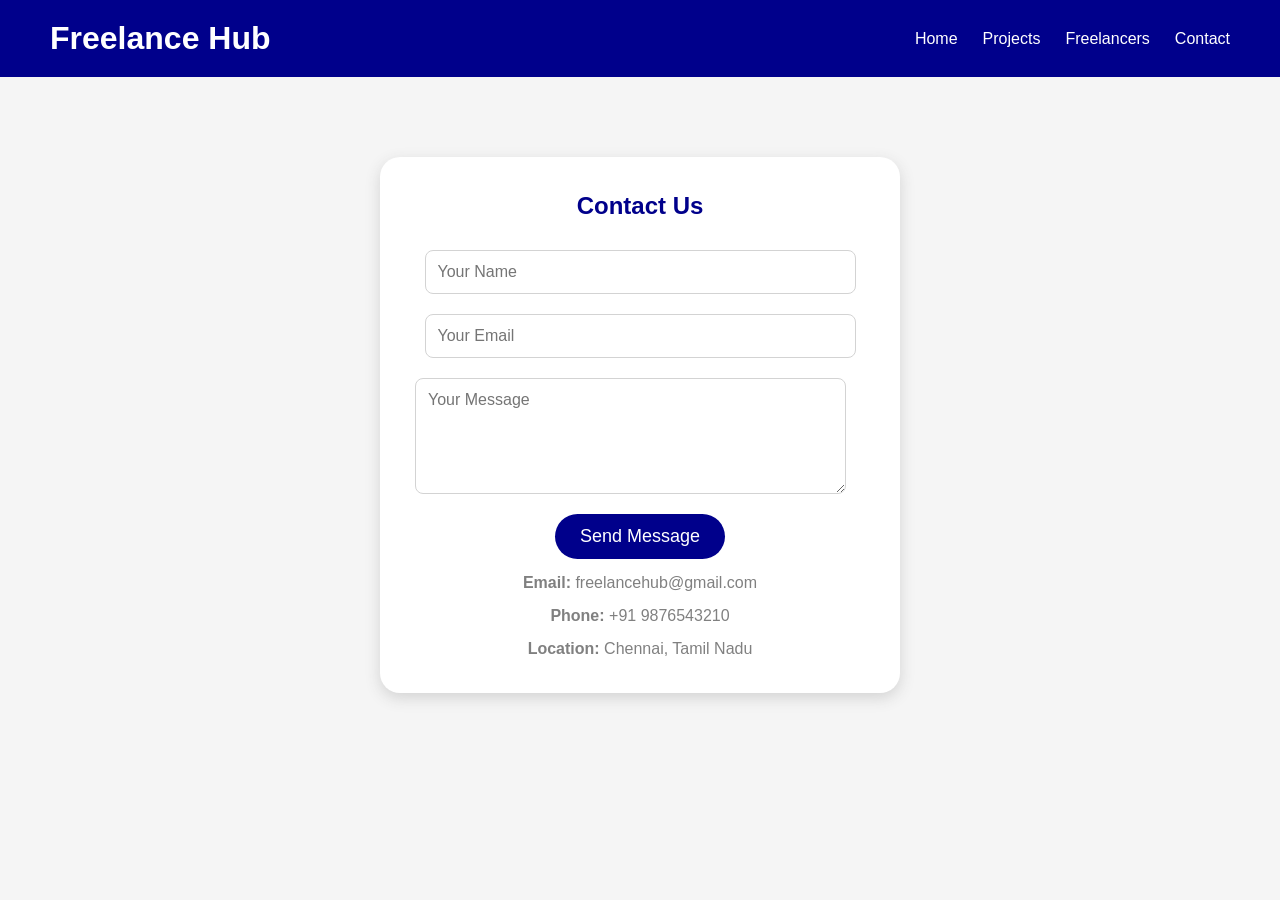
==== contact.html @ 7cc54970 "Add files via upload" ====
<!DOCTYPE html>
<html>
<head>
    <title>Contact Us</title>
    <link rel="stylesheet" href="style.css">
</head>
<body>
    

<nav>
    <div class="logo">Freelance Hub</div>

    <ul>
        <li><a href="index.html">Home</a></li>
        <li><a href="projects.html">Projects</a></li>
        <li><a href="freelancers.html">Freelancers</a></li>
        <li><a href="contact.html">Contact</a></li>
    </ul>
</nav>

<div class="contact-container">

<h2>Contact Us</h2>

<form>

<input type="text" placeholder="Your Name">

<input type="email" placeholder="Your Email">

<textarea rows="5" placeholder="Your Message"></textarea>

<button>Send Message</button>

</form>

<p><b>Email:</b> freelancehub@gmail.com</p>

<p><b>Phone:</b> +91 9876543210</p>

<p><b>Location:</b> Chennai, Tamil Nadu</p>


</div>

</body>
</html>
---- style.css ----
*{
    margin:0;
    padding:0;
    font-family:Arial, sans-serif;
}

body{
    background:whitesmoke;
    color: black;
}

nav{
    display:flex;
    justify-content: space-between;
    align-items: center;
    padding: 20px 50px;
    background: darkblue;
    color:white
}

.logo{
    font-size: 32px;
    font-weight: bold;
    color: white;
}

ul{
    display:flex;
    list-style: none;
    gap:25px;
}

ul li a{
    color:white;
    text-decoration: none;
}

.hero{
    height:90vh;
    display:flex;
    flex-direction: column;
    justify-content: center;
    align-items: center;
    text-align: center;
}

.hero h1{
    font-size: 60px;
    margin-bottom:20px;
    color: darkblue;
}

.hero p{
    font-size:22px;
    margin-bottom:30px;
}

button{
    padding: 15px 30px;
    border: none;
    border-radius:30px;
    font-size: 18px;
    cursor:pointer;
    transition:0.4s;
    background: darkblue;
    color: white;
    
}

button:hover{
   box-shadow: 5px ;
   background-color:darkslateblue;
   transform:translateY(-5px);

}

.hero{
    animation: fadeIn 2s ;
}
@keyframes fadeIn{
    from{
        opacity: 0;
        transform: translateY(50px);
    }
    to{
        opacity: 1;
        transform: translateY(0);
    }
}

@media(max-width:768px){
    nav{
        flex-direction: column;
    }
    ul{
        flex-direction: column;
        margin-top: 20px;
    }
    .hero h1{
        font-size: 35px;
    }
    .hero p{
        font-size:18px;
    }
    button{
        width:80%
    }
}

.categories{
    padding:80px 10%;
    text-align:center;
    background:white;
}

.categories h2{
    font-size:40px;
    color:darkblue;
    margin-bottom:30px;
}

.category-container{
    display:grid;
    grid-template-columns:repeat(3,1fr);
    gap:25px;
}

.category-card{
    background:white;
    padding:30px;
    border-radius:20px;
    box-shadow:0 5px 15px lightgray;
    transition:0.4s;
    cursor: pointer;
}

.icon{
    font-size:50px;
    margin-bottom:15px;
}

.category-card h3{
    color:black;
}

.stats{
    padding:60px 10%;
    text-align:center;
    background:whitesmoke;
}

.stats h2{
    font-size:36px;
    color:darkblue;
    margin-bottom:40px;
}

.stats-container{
    display:grid;
    grid-template-columns:repeat(4,1fr);
    gap:25px;
}

.stat-card{
    background:white;
    padding:30px;
    border-radius:20px;
    box-shadow:0 5px 15px lightgray;
}

.stat-card h3{
    font-size:32px;
    color:darkblue;
    margin-bottom:10px;
}

.stat-card p{
    color:gray;
}


.Freelancer{
    padding:80px 10%;
    text-align:center;
    background:white;
}

.Freelancer h2{
    font-size:40px;
    margin-bottom:40px;
    color:darkblue;
}

.Freelancer-container{
    display:grid;
    grid-template-columns:repeat(3,1fr);
    gap:30px;
}

.Freelancer-card{
    background:white;
    padding:25px;
    border-radius:20px;
    box-shadow:0 5px 15px lightgray;
    transition:0.4s;
}

.Freelancer-card:hover{
    transform:translateY(-10px);
    box-shadow:0 15px 25px gray;
}

.Freelancer-card img{
    width:120px;
    height:120px;
    border-radius:50%;
    object-fit:cover;
    margin-bottom:15px;
}

.Freelancer-card h3{
    margin-bottom:10px;
    color:black;
}

.Freelancer-card p{
    color:gray;
    margin-bottom:15px;
}

.hire-btn{
    background:blue;
    color:white;
    border:none;
    padding:12px 25px;
    border-radius:30px;
    cursor:pointer;
}

.hire-btn:hover{
    background:darkblue;
}

@media(max-width:768px){

.Freelancer-container{
    grid-template-columns:1fr;
}

.project-container{
    grid-template-columns:1fr;
}

.category-container{
    grid-template-columns:1fr;
}

.stats-container{
        grid-template-columns:1fr;
    }

}

.projects{
    padding:80px 10%;
    background:whitesmoke;
    text-align:center;
}

.projects h2{
    font-size:40px;
    color:darkblue;
    margin-bottom:40px;
}

.project-container{
    display:grid;
    grid-template-columns:repeat(3,1fr);
    gap:30px;
}

.project-card{
    background:white;
    padding:25px;
    border-radius:20px;
    box-shadow:0 5px 15px lightgray;
    transition:0.4s;
}

.project-card:hover{
    transform:translateY(-10px);
    box-shadow:0 15px 25px gray;
}

.project-card h3{
    margin-bottom:15px;
}

.project-card p{
    margin-bottom:10px;
    color:gray;
}

.bid-btn{
    background:blue;
    color:white;
    border:none;
    padding:12px 25px;
    border-radius:30px;
    cursor:pointer;
}

.bid-btn:hover{
    background:darkblue;
}

.footer{
    background:darkblue;
    color:white;
    text-align:center;
    padding:30px;
}

.footer h3{
    margin-bottom:12px;
}

.footer p{
    margin:10px 0;
}


/*login page*/
.login-container{
    width:350px;
    margin:130px auto;
    padding:30px;
    background:white;
    border-radius:28px;
    box-shadow:0 5px 15px lightgray;
    text-align:center;
}

.login-container h2{
    margin-bottom:20px;
    color:darkblue;
}

.login-container input{
    width:80%;
    padding:12px;
    margin:10px 0;
    border:1px solid gray;
    border-radius:8px;
}

.login-container button{
    background:darkblue;
    color:white;
    border:none;
    padding:12px 25px;
    border-radius:25px;
    cursor:pointer;
}

/*Register page*/
.register-container{
    width:350px;
    margin:100px auto;
    padding:30px;
    background:white;
    border-radius:15px;
    box-shadow:0 5px 15px lightgray;
    text-align:center;
}

.register-container h2{
    margin-bottom:20px;
    color:darkblue;
}

.register-container input{
    width:90%;
    padding:12px;
    margin:10px auto;
    display:block;
    border:1px solid gray;
    border-radius:8px;
}

.register-container button{
    background:darkblue;
    color:white;
    border:none;
    padding:12px 25px;
    border-radius:25px;
    cursor:pointer;
}

.register-container button:hover{
    background:darkblue;
}

textarea{
    width:90%;
    padding:12px;
    margin:10px auto;
    display:block;
    border:1px solid darkslateblue;
    border-radius:8px;
}


.nav-buttons{
    display:flex;
    gap:15px;
}

.login-btn{
    text-decoration:none;
    color:white;
    padding:10px 20px;
    border:2px solid white;
    border-radius:25px;
}

.register-btn{
    text-decoration:none;
    background:white;
    color:darkblue;
    padding:10px 20px;
    border-radius:25px;
    font-weight:bold;
}

.login-btn:hover{
    background:white;
    color:darkblue;
}

.register-btn:hover{
    background:whitesmoke;
}

.category-card a{
    text-decoration:none;
    color:inherit;

}

.category-card:hover{
    transform:translateY(-25px) scale(1.05);
    box-shadow:0 15px 30px gray;
}

/* Contact Page */

.contact-container{
    width:450px;
    margin:80px auto;
    padding:35px;
    background:white;
    border-radius:20px;
    box-shadow:0 5px 15px lightgray;
    text-align:center;
}

.contact-container h2{
    color:darkblue;
    margin-bottom:20px;
}

.contact-container input,
.contact-container textarea{
    width:90%;
    padding:12px;
    margin:10px 0;
    border:1px solid lightgray;
    border-radius:8px;
    font-size:16px;
}

.contact-container button{
    background:darkblue;
    color:white;
    padding:12px 25px;
    border:none;
    border-radius:25px;
    cursor:pointer;
    margin-top:10px;
}

.contact-container button:hover{
    background:darkblue;
}

.contact-container p{
    margin-top:15px;
    color:gray;
}

.search-bar{
    width:400px;
    padding:15px;
    margin-top:20px;
    border:1px solid lightgray;
    border-radius:30px;
    font-size:16px;
}

.project-card p{
    margin-bottom:10px;
}

.project-card p:last-of-type{
    color:green;
    font-weight:bold;
}

.role-select{
    display:flex;
    justify-content:center;
    gap:28px;
    margin:15px 0;
    font-size:15px;
}
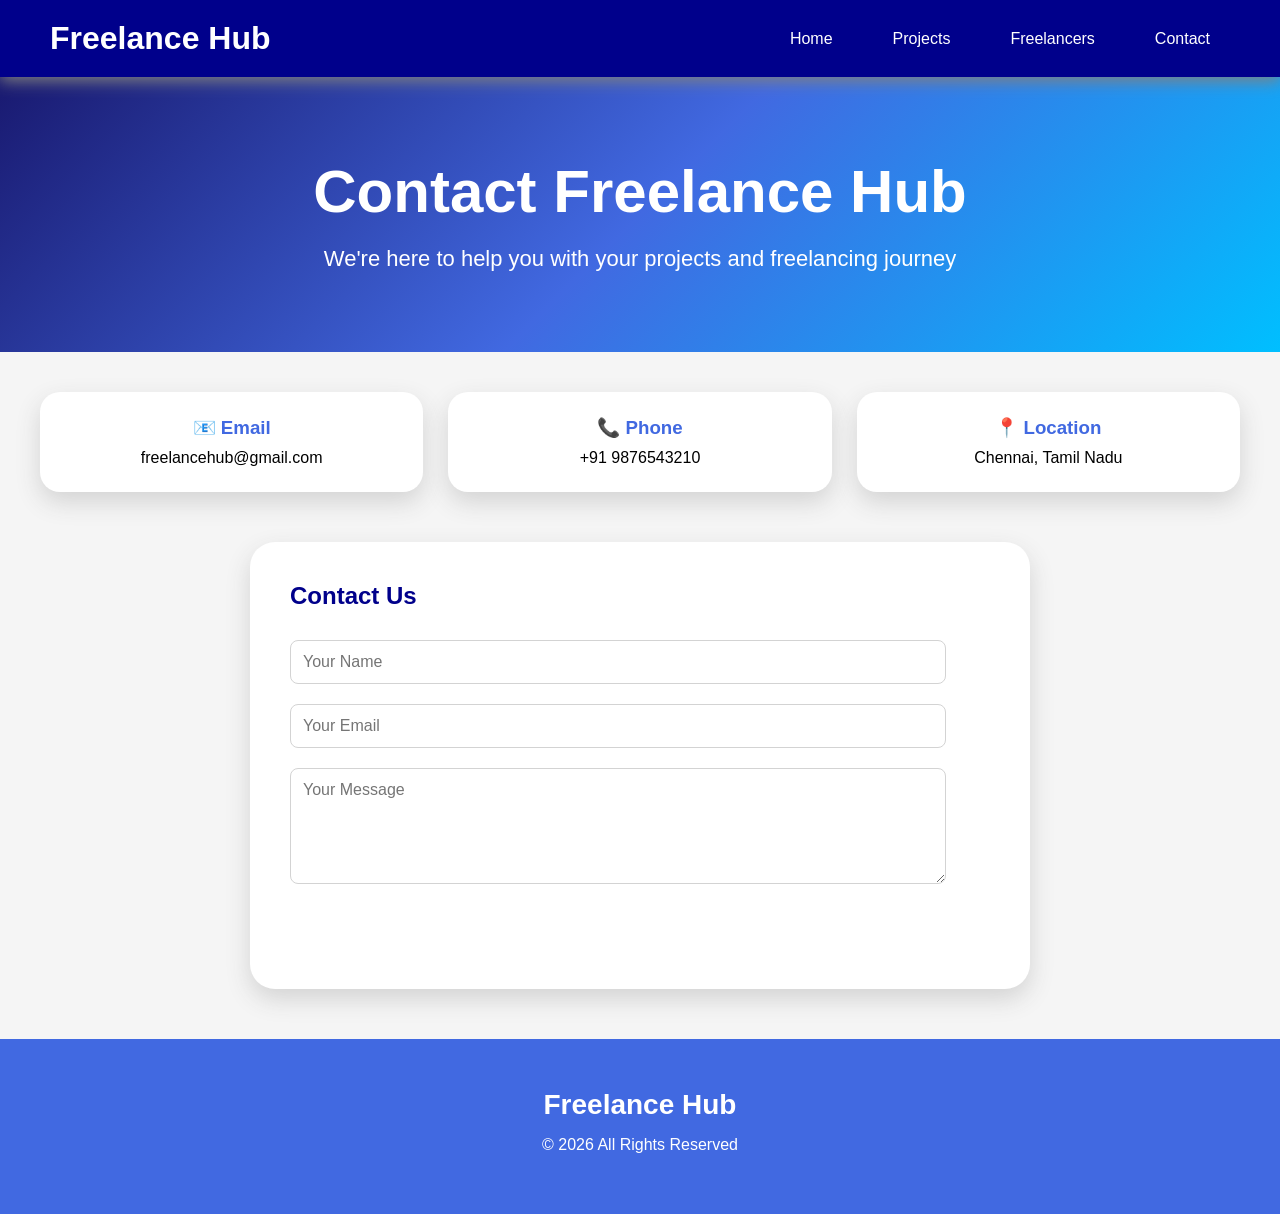
==== commit 9e6bde1a: "Add files via upload Updated" ====
--- a/contact.html
+++ b/contact.html
@@ -2,7 +2,7 @@
 <html>
 <head>
     <title>Contact Us</title>
-    <link rel="stylesheet" href="style.css">
+    <link rel="stylesheet" href="style1.css">
 </head>
 <body>
     
@@ -17,6 +17,35 @@
         <li><a href="contact.html">Contact</a></li>
     </ul>
 </nav>
+
+<section class="page-banner">
+
+<h1>Contact Freelance Hub</h1>
+
+<p>
+We're here to help you with your projects and freelancing journey
+</p>
+
+</section>
+
+<section class="contact-info">
+
+<div class="info-card">
+<h3>📧 Email</h3>
+<p>freelancehub@gmail.com</p>
+</div>
+
+<div class="info-card">
+<h3>📞 Phone</h3>
+<p>+91 9876543210</p>
+</div>
+
+<div class="info-card">
+<h3>📍 Location</h3>
+<p>Chennai, Tamil Nadu</p>
+</div>
+
+</section>
 
 <div class="contact-container">
 
@@ -34,14 +63,16 @@
 
 </form>
 
-<p><b>Email:</b> freelancehub@gmail.com</p>
-
-<p><b>Phone:</b> +91 9876543210</p>
-
-<p><b>Location:</b> Chennai, Tamil Nadu</p>
-
 
 </div>
 
+<footer class="footer">
+
+<h3>Freelance Hub</h3>
+
+<p>© 2026 All Rights Reserved</p>
+
+</footer>
+
 </body>
 </html>
--- a/style1.css
+++ b/style1.css
@@ -0,0 +1,1549 @@
+*{
+    margin:0;
+    padding:0;
+    font-family:Arial, sans-serif;
+}
+
+*{
+    font-family: Arial, sans-serif !important;
+}
+
+html{
+    scroll-behavior: smooth;
+}
+
+body{
+    background:whitesmoke;
+    color: black;
+}
+nav{
+    display:flex;
+    justify-content:space-between;
+    align-items:center;
+
+    padding:20px 50px;
+
+    background:darkblue;
+
+    position:sticky;
+    top:0;
+    z-index:1000;
+
+    box-shadow:0 4px 15px gray;
+}
+
+.logo{
+    font-size:32px;
+    font-weight:bold;
+    color:white;
+}
+
+ul{
+    display:flex;
+    list-style:none;
+    gap:20px;
+}
+
+ul li a{
+    color:white;
+    text-decoration:none;
+
+    padding:10px 20px;
+
+    border-radius:25px;
+
+    transition:0.3s;
+}
+
+ul li a:hover{
+    background:white;
+    color:darkblue;
+}
+.hero{
+    display:flex;
+    justify-content:space-between;
+    align-items:center;
+
+    padding:80px 10%;
+
+    background:linear-gradient(135deg,#00008b,#3f6cff);
+    color:white;
+}
+
+.hero-left{
+    width:50%;
+}
+
+.hero-left h1{
+    font-size:65px;
+    margin-bottom:20px;
+}
+
+.hero-left p{
+    font-size:24px;
+    line-height:1.6;
+    margin-bottom:30px;
+}
+
+.hero-image{
+    width:450px;
+    height:550px;
+
+    object-fit:cover;
+
+    border-radius:25px;
+
+    box-shadow:0 15px 40px rgba(0,0,0,0.4);
+}
+
+
+.hero-right{
+    width:35%;
+    display:flex;
+    flex-direction:column;
+    gap:20px;
+}
+
+.hero-box{
+    background:white;
+    padding:25px;
+    border-radius:20px;
+    box-shadow:0 10px 25px lightgray;
+    text-align:center;
+}
+
+.hero-box h2{
+    color:royalblue;
+    font-size:40px;
+}
+
+.hero-box p{
+    color:gray;
+}
+
+.search-bar{
+    width:450px;
+    padding:18px;
+    border:none;
+    border-radius:40px;
+    font-size:18px;
+    box-shadow:0 5px 15px gray;
+    outline:none;
+    margin-bottom:20px;
+}
+button{
+    background:white;
+    color:royalblue;
+    padding:15px 35px;
+    border:none;
+    border-radius:35px;
+    font-size:18px;
+    font-weight:bold;
+    cursor:pointer;
+    transition:0.4s;
+}
+
+button:hover{
+    transform:translateY(-5px);
+}
+
+.hero{
+    animation: fadeIn 2s ;
+}
+@keyframes fadeIn{
+    from{
+        opacity: 0;
+        transform: translateY(50px);
+    }
+    to{
+        opacity: 1;
+        transform: translateY(0);
+    }
+}
+
+@media(max-width:768px){
+    nav{
+        flex-direction: column;
+    }
+    ul{
+        flex-direction: column;
+        margin-top: 20px;
+    }
+    .hero h1{
+        font-size: 35px;
+    }
+    .hero p{
+        font-size:18px;
+    }
+    button{
+        width:80%
+    }
+}
+
+.categories{
+    padding:100px 10%;
+    text-align:center;
+    background:white;
+}
+
+.categories h2{
+    font-size:40px;
+    color:darkblue;
+    margin-bottom:30px;
+}
+
+.category-container{
+    display:grid;
+    grid-template-columns:repeat(3,1fr);
+    gap:25px;
+}
+
+.category-card{
+    background:white;
+    padding:40px;
+    border-radius:25px;
+    text-align:center;
+    box-shadow:0 10px 25px lightgray;
+    transition:0.4s;
+}
+
+.category-card:hover{
+    transform:translateY(-15px);
+}
+
+.category-card h3{
+    font-size:25px;
+    margin-bottom:15px;
+    color:royalblue;
+}
+
+.category-card p{
+    color:gray;
+}
+
+.icon{
+    font-size:50px;
+    margin-bottom:15px;
+}
+
+.categories{
+    padding:100px 10%;
+    background:white;
+}
+
+.categories h2{
+    text-align:center;
+    font-size:42px;
+    color:darkblue;
+    margin-bottom:50px;
+}
+
+.category-container{
+    display:grid;
+    grid-template-columns:repeat(3,1fr);
+    gap:30px;
+}
+
+
+.companies{
+    padding:80px 10%;
+    text-align:center;
+    background:white;
+}
+
+.companies h2{
+    font-size:40px;
+    margin-bottom:40px;
+    color:darkblue;
+}
+
+.company-container{
+    display:flex;
+    justify-content:center;
+    gap:25px;
+    flex-wrap:wrap;
+}
+
+.company-card{
+    background:whitesmoke;
+    padding:20px 40px;
+    border-radius:15px;
+    font-size:22px;
+    font-weight:bold;
+    box-shadow:0 5px 15px lightgray;
+}
+
+.stats{
+    padding:100px 10%;
+    background:whitesmoke;
+    text-align:center;
+}
+
+.stats h2{
+    font-size:42px;
+    color:darkblue;
+}
+
+.stats-container{
+    display:grid;
+    grid-template-columns:repeat(4,1fr);
+    gap:25px;
+    margin-top:50px;
+}
+.stat-card{
+    background:white;
+    padding:35px;
+    border-radius:25px;
+    text-align:center;
+    box-shadow:0 10px 25px lightgray;
+    border-top:6px solid royalblue;
+    transition:0.4s;
+}
+
+.stat-card:hover{
+    transform:translateY(-10px);
+}
+
+.stat-card h3{
+    font-size:45px;
+    color:royalblue;
+    margin-bottom:10px;
+}
+
+.stat-card p{
+    color:gray;
+    font-size:18px;
+}
+
+.stat-card h2{
+    font-size:40px;
+    margin-bottom:10px;
+}
+
+.Freelancer{
+    padding:50px 5%;
+
+    background:
+    linear-gradient(
+    135deg,
+    midnightblue,
+    royalblue,
+    deepskyblue
+    );
+
+    min-height:100vh;
+}
+
+.Freelancer h2{
+    color:white;
+    font-size:50px;
+    margin-bottom:15px;
+}
+
+.Freelancer-container{
+    display:grid;
+    grid-template-columns:repeat(3,1fr);
+    gap:30px;
+
+    max-width:1200px;
+    margin:50px auto 0 auto;
+}
+
+.Freelancer-card{
+   background:white;
+    padding:25px;
+    border-radius:20px;
+    box-shadow:0 5px 15px lightgray;
+    transition:0.4s;
+}
+
+.Freelancer-card:hover{
+    transform:translateY(-10px);
+    box-shadow:0 15px 25px gray;
+}
+
+.Freelancer-card img{
+    width:120px;
+    height:120px;
+    border-radius:50%;
+    object-fit:cover;
+    margin-bottom:15px;
+}
+
+.Freelancer-card h3{
+    margin-bottom:10px;
+    color:black;
+}
+
+.Freelancer-card p{
+    color:gray;
+    margin-bottom:15px;
+}
+
+.hire-btn{
+    background:blue;
+    color:white;
+    border:none;
+    padding:12px 25px;
+    border-radius:30px;
+    cursor:pointer;
+}
+
+.hire-btn:hover{
+    background:darkblue;
+}
+
+@media(max-width:768px){
+
+.Freelancer-container{
+    grid-template-columns:1fr;
+}
+
+.project-container{
+    grid-template-columns:1fr;
+}
+
+.category-container{
+    grid-template-columns:1fr;
+}
+
+.stats-container{
+        grid-template-columns:1fr;
+    }
+
+}
+
+.projects{
+    padding:80px 10%;
+    background:whitesmoke;
+    text-align:center;
+}
+
+.projects h2{
+    font-size:40px;
+    color:whitesmoke;
+    margin-bottom:40px;
+}
+
+.project-container{
+    display:grid;
+    grid-template-columns:repeat(3,1fr);
+    gap:30px;
+}
+.project-card{
+    background:white;
+
+    padding:30px;
+
+    border-radius:25px;
+
+    text-align:center;
+
+    box-shadow:0 10px 25px lightgray;
+
+    transition:0.4s;
+}
+
+.project-card:hover{
+    transform:translateY(-10px);
+    box-shadow:0 20px 35px gray;
+}
+
+.project-card h3{
+    margin-bottom:15px;
+}
+
+.project-card p{
+    margin-bottom:10px;
+    color:gray;
+}
+
+.button{
+    background:royalblue;
+    color:white;
+    border:none;
+    padding:15px 30px;
+    border-radius:30px;
+    cursor:pointer;
+    transition:0.4s;
+}
+
+button:hover{
+    background:darkblue;
+    transform:translateY(-5px);
+}
+
+.budget{
+    color:green;
+    font-size:22px;
+    font-weight:bold;
+    margin:15px 0;
+}
+
+.status{
+    color:royalblue;
+    font-weight:bold;
+    margin:15px 0;
+}
+
+.bid-btn{
+    background:royalblue;
+    color:white;
+
+    border:none;
+
+    padding:12px 25px;
+
+    border-radius:30px;
+
+    cursor:pointer;
+
+    font-weight:bold;
+}
+
+.bid-btn:hover{
+    background:darkblue;
+}
+
+.footer{
+    background:royalblue;
+    color:white;
+    text-align:center;
+    padding:50px;
+}
+
+.footer h3{
+    font-size: 28px;
+    margin-bottom:15px;
+}
+
+.footer p{
+    margin:10px 0;
+}
+
+
+/*login page*/
+.login-container{
+    width:400px;
+    background:white;
+    padding:40px;
+    border-radius:25px;
+    text-align:center;
+    box-shadow:0 15px 35px gray;
+}
+
+.login-container h2{
+    color:darkblue;
+    font-size:35px;
+    margin-bottom:10px;
+}
+.login-text{
+    color:gray;
+    margin-bottom:25px;
+}
+
+.login-container h2{
+    color:darkblue;
+    font-size:35px;
+    margin-bottom:10px;
+}
+
+.login-container input{
+    width:100%;
+    padding:15px;
+    margin:12px 0;
+    border:1px solid lightgray;
+    border-radius:12px;
+    font-size:16px;
+}
+.login-container button{
+    width:100%;
+    background:royalblue;
+    color:white;
+    padding:15px;
+    border:none;
+    border-radius:12px;
+    font-size:18px;
+    cursor:pointer;
+    margin-top:15px;
+}
+
+.login-container button:hover{
+    background:darkblue;
+}
+.login-page{
+    min-height:100vh;
+    display:flex;
+    justify-content:center;
+    align-items:center;
+
+    background:linear-gradient(
+    to right,
+    navy,
+    royalblue,
+    deepskyblue
+    );
+}
+
+/*Register page*/
+.register-container{
+    width:450px;
+
+    background:white;
+
+    padding:40px;
+
+    border-radius:25px;
+
+    text-align:center;
+
+    box-shadow:0 15px 35px gray;
+}
+
+.register-container h2{
+    color: darkblue;
+    font-size:35px;
+    margin-bottom:10px;
+    
+}
+
+.register-text{
+    color:gray;
+    margin-bottom:25px;
+}
+.register-container input{
+    width:100%;
+
+    padding:8px;
+
+    margin:12px 0;
+
+    border:1px solid lightgray;
+
+    border-radius:12px;
+
+    font-size:16px;
+}
+
+.register-container button{
+    width:100%;
+
+    background:royalblue;
+
+    color:white;
+
+    padding:15px;
+
+    border:none;
+
+    border-radius:12px;
+
+    font-size:18px;
+
+    cursor:pointer;
+
+    margin-top:15px;
+}
+
+.register-container button:hover{
+    background:darkblue;
+}
+
+.register-link{
+    margin-top:20px;
+}
+
+.register-link a{
+    text-decoration:none;
+    color:royalblue;
+    font-weight:bold;
+}
+
+textarea{
+    width:90%;
+    padding:12px;
+    margin:10px auto;
+    display:block;
+    border:1px solid darkslateblue;
+    border-radius:8px;
+}
+
+
+.nav-buttons{
+    display:flex;
+    gap:15px;
+}
+
+.login-btn{
+    text-decoration:none;
+    background:white;
+    color:darkblue;
+    padding:10px 20px;
+    border:2px solid white;
+    border-radius:25px;
+    font-weight: bold;
+}
+
+.register-btn{
+    text-decoration:none;
+    background:white;
+    color:darkblue;
+    padding:10px 20px;
+    border:2px solid white;
+    border-radius:25px;
+    font-weight:bold;
+}
+
+.login-btn:hover{
+    background:royalblue;
+    color:white;
+}
+
+.register-btn:hover{
+    background:royalblue;
+    color:white
+}
+
+.category-card a{
+    text-decoration:none;
+    color:inherit;
+
+}
+
+.category-card:hover{
+    transform:translateY(-25px) scale(1.05);
+    box-shadow:0 15px 30px gray;
+}
+
+/* Contact Page */
+
+.contact-container{
+    width:700px;
+
+    max-width:90%;
+
+    margin:50px auto;
+
+    padding:40px;
+
+    background:white;
+
+    border-radius:25px;
+
+    box-shadow:0 10px 25px lightgray;
+}
+
+.contact-container h2{
+    color:darkblue;
+    margin-bottom:20px;
+}
+
+.contact-container input,
+.contact-container textarea{
+    width:90%;
+    padding:12px;
+    margin:10px 0;
+    border:1px solid lightgray;
+    border-radius:8px;
+    font-size:16px;
+}
+
+.contact-container button{
+    background:darkslate;
+    color:white;
+    padding:12px 25px;
+    border:none;
+    border-radius:25px;
+    cursor:pointer;
+    margin-top:10px;
+}
+
+.contact-container button:hover{
+    background:darkblue;
+}
+
+.contact-container p{
+    margin-top:15px;
+    color:gray;
+}
+
+.search-bar{
+    width:400px;
+    padding:15px;
+    margin-top:20px;
+    border:1px solid lightgray;
+    border-radius:30px;
+    font-size:16px;
+}
+
+.project-card p{
+    margin-bottom:10px;
+}
+
+.project-card p:last-of-type{
+    color:green;
+    font-weight:bold;
+}
+
+.role-select{
+    display:flex;
+    justify-content:space-around;
+
+    margin:20px 0;
+
+    padding:10px;
+
+    background:whitesmoke;
+
+    border-radius:12px;
+}
+
+.hero{
+    min-height:85vh;
+    background:linear-gradient(to right,darkblue,royalblue);
+    display:flex;
+    justify-content:space-between;
+    align-items:center;
+    padding:80px;
+}
+
+.hero-left{
+    width:55%;
+}
+.hero-left h1{
+    font-size:72px;
+    line-height:1.2;
+}
+.hero-left p{
+    font-size:24px;
+    color:white;
+    margin-bottom:30px;
+    line-height:1.7;
+}
+
+.hero-right{
+    width:35%;
+    display:flex;
+    flex-direction:column;
+    gap:20px;
+}
+
+.hero-box{
+    background:white;
+    padding:25px;
+    border-radius:20px;
+    text-align:center;
+    box-shadow:0 5px 15px lightgray;
+}
+
+.hero-box h2{
+    color:royalblue;
+    font-size:40px;
+}
+
+.hero-box p{
+    color:gray;
+}
+
+.featured{
+    padding:100px 10%;
+    text-align:center;
+    background:whitesmoke;
+}
+
+.featured h2{
+    font-size:40px;
+    color:darkblue;
+    margin-bottom:40px;
+}
+
+.featured-container{
+    display:grid;
+    grid-template-columns:repeat(3,1fr);
+    gap:30px;
+}
+
+.featured-card{
+    background:white;
+    padding:35px;
+    border-radius:25px;
+    box-shadow:0 10px 20px lightgray;
+    transition:0.4s;
+}
+
+.featured-card:hover{
+    transform:translateY(-10px);
+}
+
+.featured-card h3{
+    margin-bottom:15px;
+}
+
+.featured-card p{
+    color:gray;
+    margin-bottom:20px;
+}
+
+.recent-projects{
+    padding:100px 10%;
+    background:white;
+    text-align:center;
+}
+
+.recent-projects h2{
+    font-size:40px;
+    color:darkblue;
+    margin-bottom:40px;
+}
+
+.recent-container{
+    display:grid;
+    grid-template-columns:repeat(3,1fr);
+    gap:30px;
+}
+
+.recent-card{
+    background:whitesmoke;
+    padding:30px;
+    border-radius:20px;
+    border-left:6px solid royalblue;
+}
+
+.how-it-works{
+    padding:100px 10%;
+    text-align:center;
+    background:whitesmoke;
+}
+
+.how-it-works h2{
+    font-size:42px;
+    color:darkblue;
+    margin-bottom:50px;
+}
+
+.work-container{
+    display:grid;
+    grid-template-columns:repeat(3,1fr);
+    gap:30px;
+}
+
+.work-card{
+    background:white;
+    padding:40px;
+    border-radius:25px;
+    box-shadow:0 10px 25px lightgray;
+    transition:0.4s;
+}
+
+.work-card:hover{
+    transform:translateY(-10px);
+}
+
+.why-us{
+    padding:100px 10%;
+    background:linear-gradient(to right,navy,royalblue);
+    color:white;
+    text-align:center;
+}
+
+.why-us h2{
+    font-size:42px;
+    margin-bottom:50px;
+}
+
+.why-container{
+    display:grid;
+    grid-template-columns:repeat(3,1fr);
+    gap:30px;
+}
+
+.why-container div{
+    background:white;
+    color:black;
+    padding:30px;
+    border-radius:20px;
+}
+
+.testimonials{
+    padding:100px 10%;
+    text-align:center;
+    background:white;
+}
+
+.testimonials h2{
+    font-size:42px;
+    color:darkblue;
+    margin-bottom:50px;
+}
+
+.testimonial-container{
+    display:grid;
+    grid-template-columns:repeat(3,1fr);
+    gap:30px;
+}
+
+.testimonial-card{
+    background:whitesmoke;
+    padding:30px;
+    border-radius:20px;
+    box-shadow:0 5px 15px lightgray;
+}
+
+@media(max-width:768px){
+
+.hero{
+    flex-direction:column;
+}
+
+.hero-left,
+.hero-right{
+    width:100%;
+}
+
+.search-bar{
+    width:90%;
+}
+
+.stats-container,
+.category-container,
+.featured-container,
+.recent-container,
+.work-container,
+.why-container,
+.testimonial-container{
+    grid-template-columns:1fr;
+}
+
+}
+
+.hero-stat-card{
+    background:white;
+    padding:25px;
+    border-radius:20px;
+    text-align:center;
+    box-shadow:0 10px 25px lightgray;
+    transition:0.4s;
+}
+
+.hero-stat-card:hover{
+    transform:translateY(-10px);
+}
+
+.hero-stat-card h2{
+    color:royalblue;
+    font-size:42px;
+    margin-bottom:10px;
+}
+
+.hero-stat-card p{
+    color:gray;
+    font-size:18px;
+}
+
+.explore-btn{
+    background:transparent;
+    color:white;
+    border:2px solid white;
+    margin-left:15px;
+}
+
+.explore-btn:hover{
+    background:white;
+    color:royalblue;
+}
+
+.companies{
+    padding:60px 10%;
+    text-align:center;
+    background:white;
+}
+
+.companies h2{
+    font-size:38px;
+    color:darkblue;
+    margin-bottom:35px;
+}
+
+.company-container{
+    display:flex;
+    justify-content:center;
+    gap:25px;
+    flex-wrap:wrap;
+}
+
+.company-card{
+    background:whitesmoke;
+    padding:20px 35px;
+    border-radius:15px;
+    font-size:22px;
+    font-weight:bold;
+    color:royalblue;
+    box-shadow:0 5px 15px lightgray;
+    transition:0.4s;
+}
+
+.company-card:hover{
+    transform:translateY(-8px);
+}
+
+.featured-home{
+    padding:80px 10%;
+    background:whitesmoke;
+    text-align:center;
+}
+
+.featured-home h2{
+    font-size:40px;
+    color:darkblue;
+    margin-bottom:40px;
+}
+
+.featured-home-container{
+    display:grid;
+    grid-template-columns:repeat(3,1fr);
+    gap:25px;
+}
+
+.featured-home-card{
+    background:white;
+    padding:30px;
+    border-radius:20px;
+    box-shadow:0 5px 15px lightgray;
+    transition:0.4s;
+}
+
+.featured-home-card:hover{
+    transform:translateY(-10px);
+    box-shadow:0 15px 25px gray;
+}
+
+.featured-home-card h3{
+    color:royalblue;
+    margin-bottom:10px;
+}
+
+.featured-home-card p{
+    margin:8px 0;
+    color:gray;
+}
+
+.home-stats{
+    padding:80px 10%;
+    text-align:center;
+    background:white;
+}
+
+.home-stats h2{
+    font-size:40px;
+    color:darkblue;
+    margin-bottom:40px;
+}
+
+.home-stats-container{
+    display:grid;
+    grid-template-columns:repeat(4,1fr);
+    gap:25px;
+}
+
+.home-stat-card{
+    background:royalblue;
+    color:white;
+    padding:30px;
+    border-radius:20px;
+    box-shadow:0 5px 15px lightgray;
+    transition:0.4s;
+}
+
+.home-stat-card:hover{
+    transform:translateY(-10px);
+}
+
+.home-stat-card h1{
+    font-size:45px;
+    margin-bottom:10px;
+}
+
+.home-stat-card p{
+    font-size:18px;
+}
+
+.cta{
+    padding:80px 10%;
+    text-align:center;
+    background:linear-gradient(to right,navy,royalblue);
+    color:white;
+}
+
+.cta h2{
+    font-size:42px;
+    margin-bottom:20px;
+}
+
+.cta p{
+    font-size:20px;
+    margin-bottom:30px;
+}
+
+.cta-btn{
+    background:white;
+    color:royalblue;
+    text-decoration:none;
+    padding:15px 35px;
+    border-radius:30px;
+    font-weight:bold;
+    display:inline-block;
+}
+
+.cta-btn:hover{
+    background:whitesmoke;
+}
+
+.register-page{
+    min-height:100vh;
+    display:flex;
+    justify-content:center;
+    align-items:center;
+
+    background:linear-gradient(
+    to right,
+    darkblue,
+    royalblue,
+    deepskyblue
+    );
+}
+
+.login-link{
+    margin-top:20px;
+}
+
+.login-link a{
+    text-decoration:none;
+    color:royalblue;
+    font-weight:bold;
+}
+
+.freelancer-subtitle{
+    color:white;
+    opacity:0.9;
+    font-size:20px;
+    margin-bottom:50px;
+}
+
+.Freelancer-card{
+    background:white;
+    padding:25px;
+    border-radius:25px;
+    box-shadow:0 10px 25px lightgray;
+    transition:0.4s;
+    text-align:center;
+    position:relative;
+    overflow:hidden;
+}
+
+.Freelancer-card:hover{
+    transform:translateY(-12px);
+    box-shadow:0 20px 35px gray;
+}
+
+.Freelancer-card img{
+    width:120px;
+    height:120px;
+    border-radius:50%;
+    object-fit:cover;
+    border:4px solid royalblue;
+    margin-bottom:15px;
+}
+
+.Freelancer-card h3{
+    color:darkblue;
+    margin-bottom:10px;
+    font-size:24px;
+}
+
+.skill{
+    font-weight:bold;
+    margin:10px 0;
+
+    color:royalblue;
+    padding:8px;
+    border-radius:20px;
+    margin:12px 0;
+    font-size:14px;
+    font-weight:bold;
+}
+
+.hire-btn{
+    background:royalblue;
+    color:white;
+    border:none;
+    padding:12px 25px;
+    border-radius:30px;
+    cursor:pointer;
+    font-weight:bold;
+    margin-top:10px;
+}
+
+.hire-btn:hover{
+    background:darkblue;
+}
+
+.page-banner{
+    text-align:center;
+
+    padding:80px 20px;
+
+    background:
+    linear-gradient(
+    135deg,
+    midnightblue,
+    royalblue,
+    deepskyblue
+    );
+
+    color:white;
+}
+
+.page-banner h1{
+    font-size:60px;
+    margin-bottom:20px;
+}
+
+.page-banner p{
+    font-size:22px;
+}
+
+.project-subtitle{
+    text-align:center;
+    color:white;
+    font-size:20px;
+    margin-bottom:40px;
+}
+
+.projects{
+    padding:80px 5%;
+
+    background:
+    linear-gradient(
+    135deg,
+    midnightblue,
+    royalblue,
+    deepskyblue
+    );
+
+    min-height:100vh;
+}
+
+.project-container{
+    display:grid;
+    grid-template-columns:repeat(3,1fr);
+    gap:30px;
+
+    max-width:1200px;
+    margin:auto;
+}
+
+.project-search{
+    text-align:center;
+    margin:30px 0;
+}
+
+.project-search input{
+    width:500px;
+
+    max-width:90%;
+
+    padding:15px 20px;
+
+    border:none;
+
+    border-radius:30px;
+
+    font-size:16px;
+}
+
+.project-filters{
+    display:flex;
+
+    justify-content:center;
+
+    flex-wrap:wrap;
+
+    gap:15px;
+
+    margin-bottom:50px;
+}
+
+.project-filters button{
+    background:white;
+
+    color:royalblue;
+
+    border:none;
+
+    padding:10px 20px;
+
+    border-radius:25px;
+
+    font-weight:bold;
+
+    cursor:pointer;
+}
+
+.project-filters button:hover{
+    background:darkblue;
+    color:white;
+}
+
+.contact-info{
+    display:grid;
+    grid-template-columns:repeat(3,1fr);
+    gap:25px;
+
+    max-width:1200px;
+
+    margin:40px auto;
+}
+
+.info-card{
+    background:white;
+
+    padding:25px;
+
+    text-align:center;
+
+    border-radius:20px;
+
+    box-shadow:0 10px 25px lightgray;
+
+    transition:0.4s;
+}
+
+.info-card:hover{
+    transform:translateY(-10px);
+}
+
+.info-card h3{
+    color:royalblue;
+    margin-bottom:10px;
+}
+
+.success-section{
+    padding:80px 10%;
+    text-align:center;
+}
+
+.success-section h2{
+    margin-bottom:40px;
+    font-size:40px;
+}
+
+.success-container{
+    display:flex;
+    justify-content:center;
+    gap:30px;
+    flex-wrap:wrap;
+}
+
+.success-card{
+    width:180px;
+    padding:30px;
+
+    background:royalblue;
+    color:white;
+
+    border-radius:20px;
+
+    box-shadow:0 10px 20px lightgray;
+}
+
+.profile-container{
+
+width:500px;
+
+margin:50px auto;
+
+padding:40px;
+
+background:white;
+
+border-radius:20px;
+
+box-shadow:0 10px 30px rgba(0,0,0,0.2);
+
+text-align:center;
+
+}
+
+.profile-pic{
+
+width:140px;
+
+height:140px;
+
+border-radius:50%;
+
+object-fit:cover;
+
+margin-bottom:20px;
+
+border:5px solid royalblue;
+
+}
+
+.profile-container input,
+.profile-container textarea{
+
+width:100%;
+
+padding:15px;
+
+margin:12px 0;
+
+border-radius:10px;
+
+border:1px solid #ccc;
+
+font-size:16px;
+
+}
+
+.profile-container button{
+
+width:100%;
+
+padding:15px;
+
+background:royalblue;
+
+color:white;
+
+border:none;
+
+border-radius:10px;
+
+font-size:18px;
+
+cursor:pointer;
+
+transition:.3s;
+
+}
+
+.profile-container button:hover{
+
+background:darkblue;
+
+}
+
+#welcomeUser{
+
+font-size:28px;
+
+color:#FFD700;
+
+margin-bottom:20px;
+
+font-weight:bold;
+
+}
+
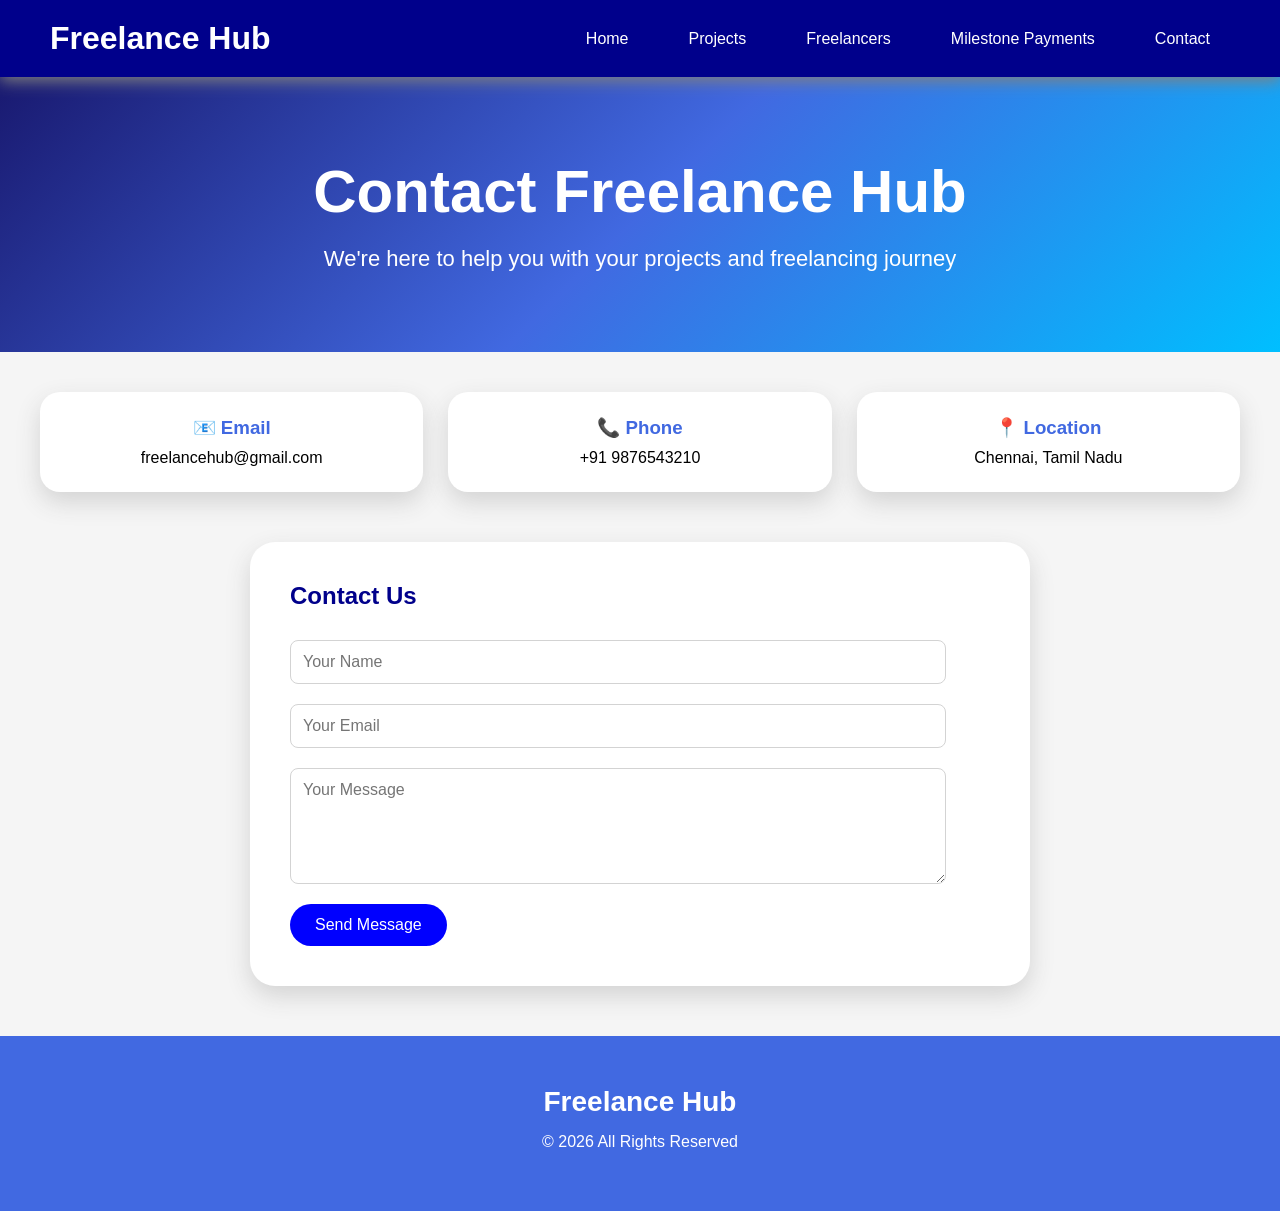
==== commit 07d98a75: "Add files via upload Freelance Hub-React" ====
--- a/contact.html
+++ b/contact.html
@@ -14,6 +14,7 @@
         <li><a href="index.html">Home</a></li>
         <li><a href="projects.html">Projects</a></li>
         <li><a href="freelancers.html">Freelancers</a></li>
+        <li><a href="payment.html">Milestone Payments</a></li>
         <li><a href="contact.html">Contact</a></li>
     </ul>
 </nav>
@@ -51,15 +52,15 @@
 
 <h2>Contact Us</h2>
 
-<form>
+<form onsubmit="return sendMessage()">
 
-<input type="text" placeholder="Your Name">
+<input type="text" id="contactName" placeholder="Your Name">
 
-<input type="email" placeholder="Your Email">
+<input type="email" id="contactEmail" placeholder="Your Email">
 
-<textarea rows="5" placeholder="Your Message"></textarea>
+<textarea rows="5" id="contactMessage" placeholder="Your Message"></textarea>
 
-<button>Send Message</button>
+<button type="submit">Send Message</button>
 
 </form>
 
@@ -74,5 +75,7 @@
 
 </footer>
 
+<script src="script.js"></script>
+
 </body>
 </html>
--- a/style1.css
+++ b/style1.css
@@ -131,22 +131,20 @@
     outline:none;
     margin-bottom:20px;
 }
+
 button{
-    background:white;
-    color:royalblue;
-    padding:15px 35px;
-    border:none;
-    border-radius:35px;
-    font-size:18px;
-    font-weight:bold;
-    cursor:pointer;
-    transition:0.4s;
+    background: blue;
+    color: white;
+    border: none;
+    padding: 12px 25px;
+    border-radius: 6px;
+    cursor: pointer;
+    font-size: 16px;
 }
 
 button:hover{
-    transform:translateY(-5px);
-}
-
+    background: darkblue;
+}
 .hero{
     animation: fadeIn 2s ;
 }
@@ -1547,3 +1545,37 @@
 
 }
 
+#welcomeUser{
+    color:#FFE066;
+    font-size:32px;
+    font-weight:bold;
+    margin-bottom:15px;
+}
+
+.payment-btn{
+
+width:180px;
+
+height:45px;
+
+font-weight:bold;
+
+}
+
+.status-badge{
+
+display:inline-block;
+
+width:120px;
+
+padding:8px;
+
+font-size:15px;
+
+font-weight:bold;
+
+text-align:center;
+
+border-radius:20px;
+
+}
